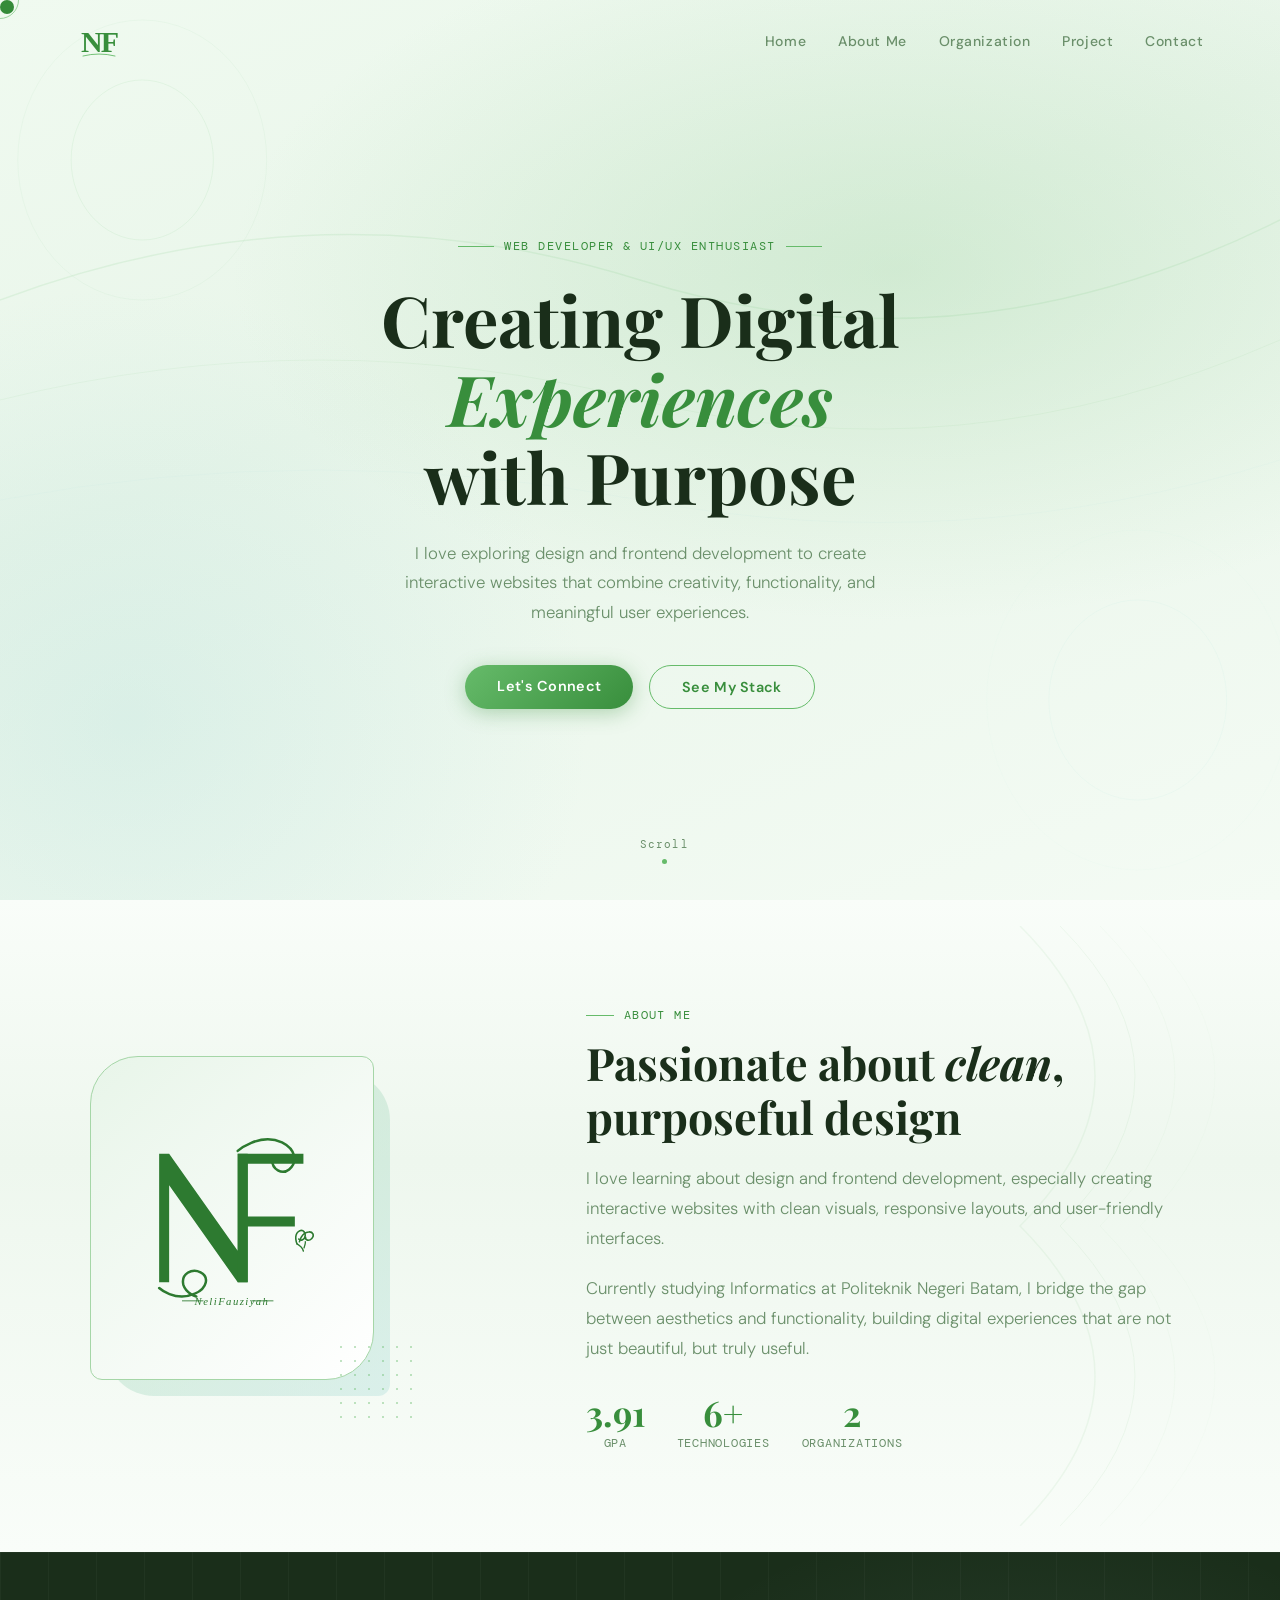
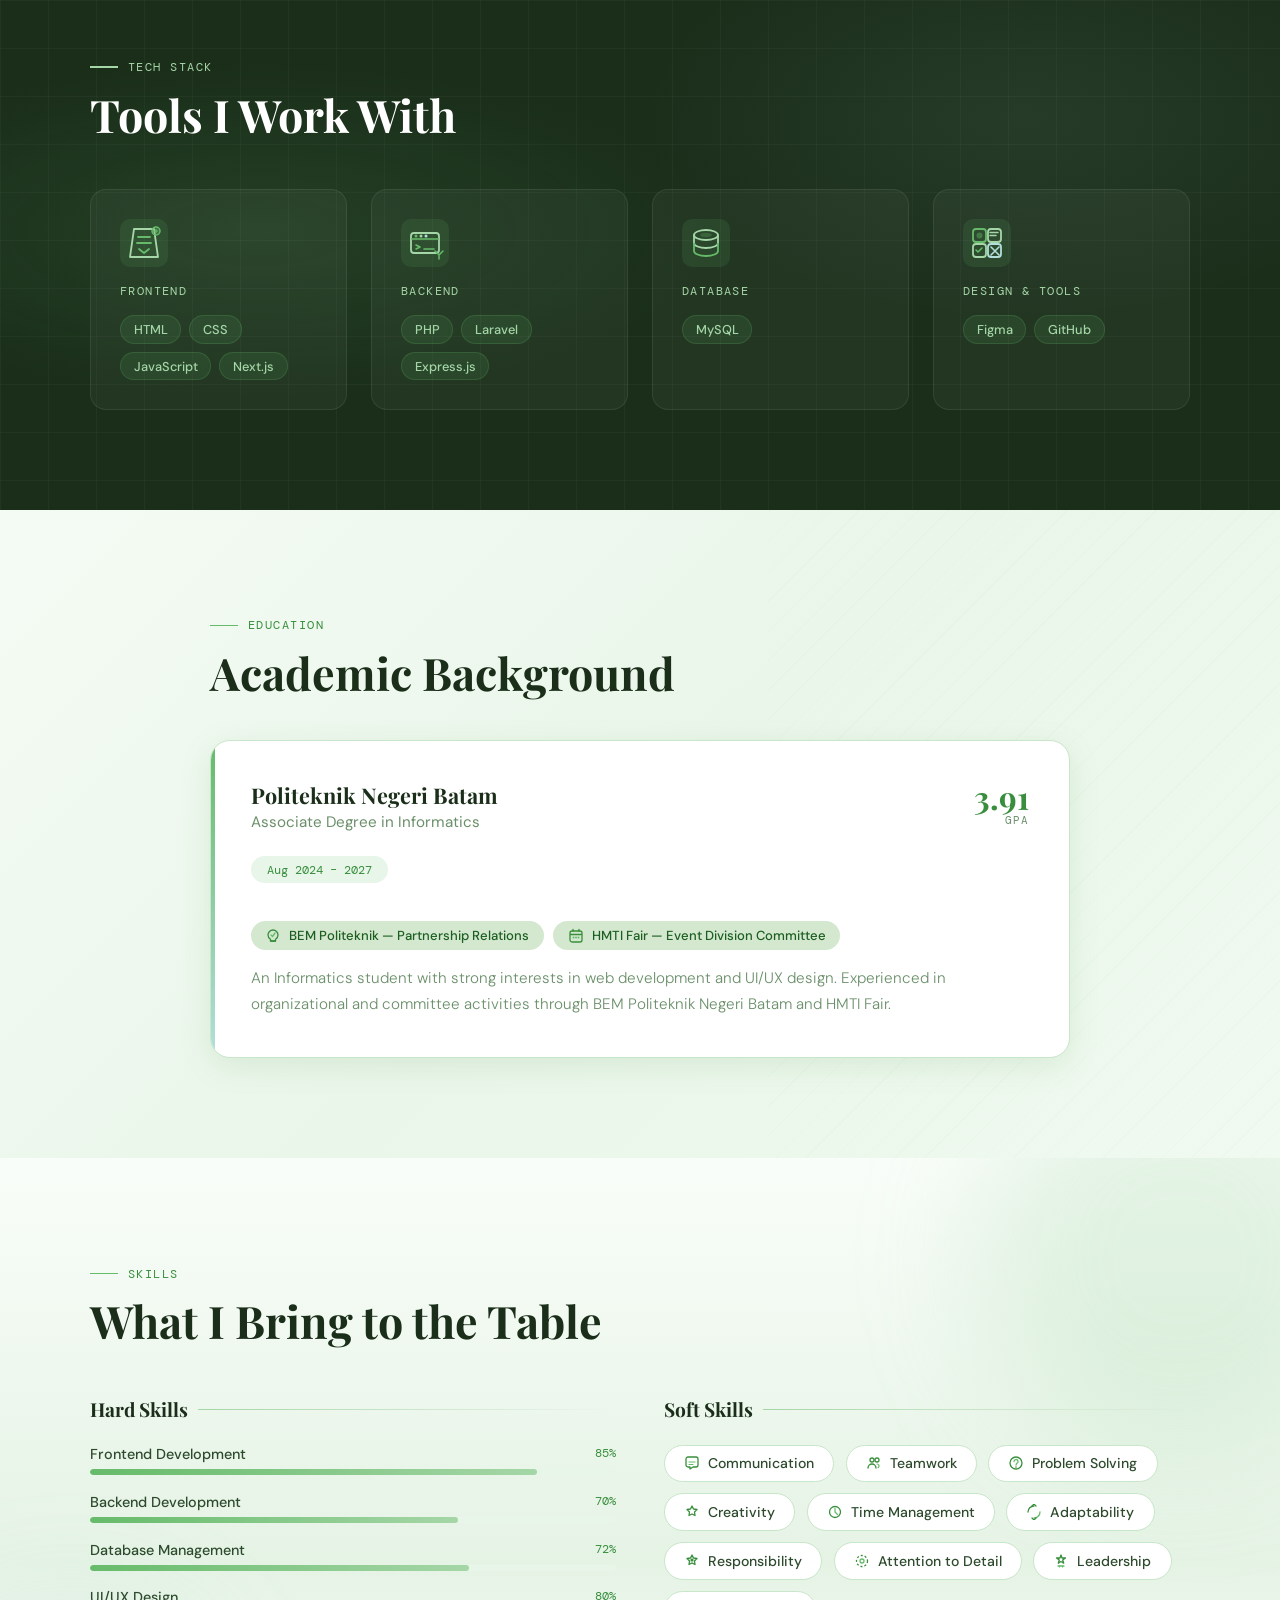
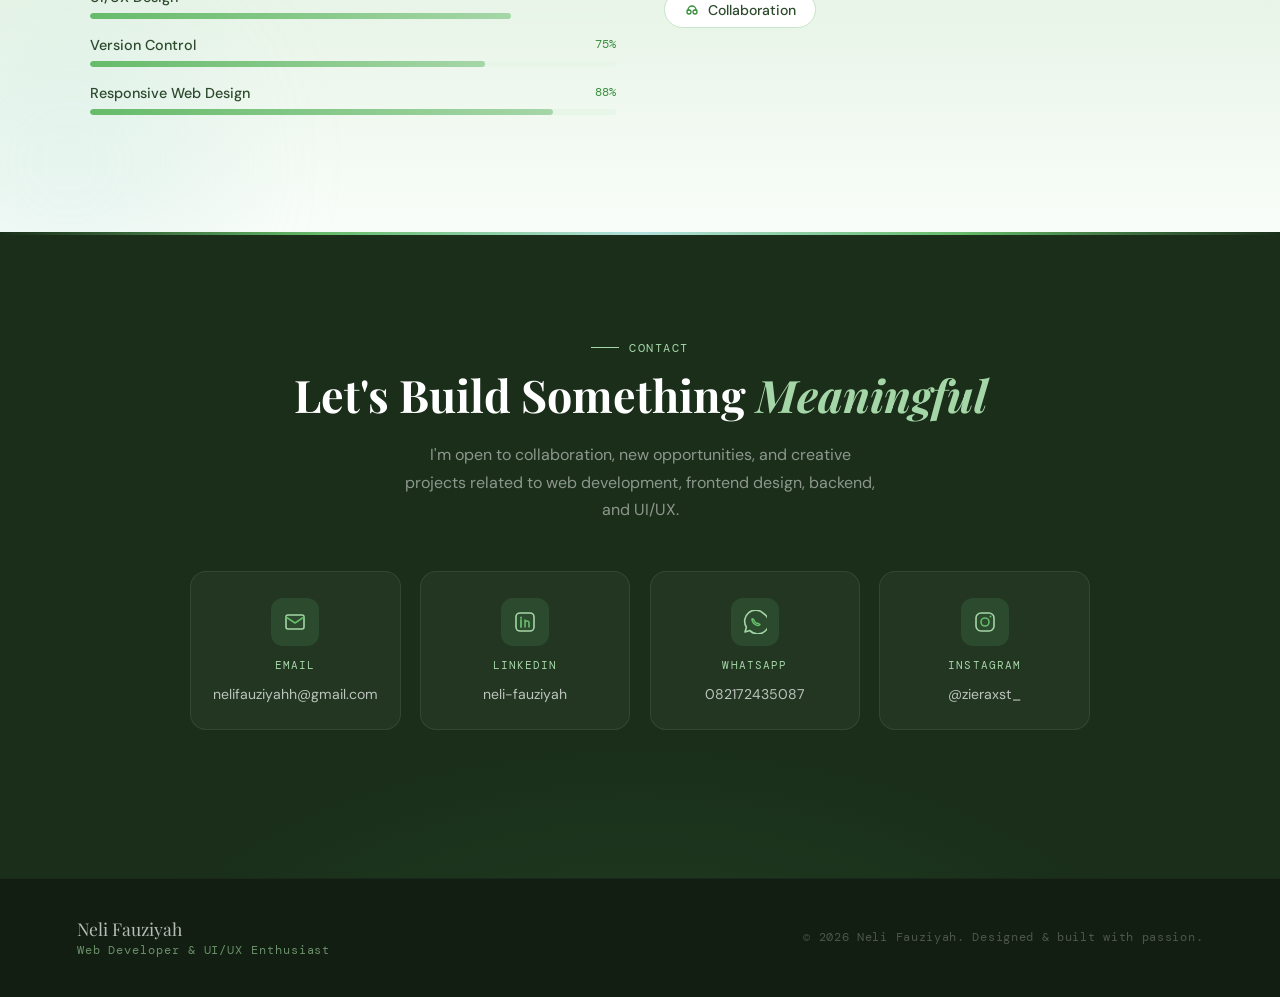
==== index.html @ 1bee9ed1 "Initial commit" ====
<!DOCTYPE html>
<html lang="id">

<head>
    <meta charset="UTF-8" />
    <meta name="viewport" content="width=device-width, initial-scale=1.0" />
    <title>Neli Fauziyah</title>
    <link rel="icon" type="image/svg+xml"
        href="data:image/svg+xml,<svg xmlns='http://www.w3.org/2000/svg' viewBox='0 0 64 64'><rect width='64' height='64' rx='14' fill='%23f0faf0'/><text x='6' y='50' font-family='Georgia,serif' font-size='44' font-weight='700' fill='%23388e3c' letter-spacing='-3'>NF</text><path d='M9 56 Q32 51 55 56' fill='none' stroke='%2366bb6a' stroke-width='1.4' stroke-linecap='round'/></svg>" />
    <link
        href="https://fonts.googleapis.com/css2?family=Playfair+Display:ital,wght@0,400;0,700;1,400&family=DM+Sans:wght@300;400;500;600&family=DM+Mono:wght@400;500&display=swap"
        rel="stylesheet" />
    <link rel="stylesheet" href="css/style.css" />
</head>

<body>

    <div class="cursor" id="cursor"></div>
    <div class="cursor-ring" id="cursorRing"></div>
    <div class="toast" id="toast"></div>
    <div class="nav-overlay" id="navOverlay"></div>

    <nav id="navbar">
        <a href="#home" class="nav-logo">
            <svg width="44" height="44" viewBox="0 0 44 44" fill="none" xmlns="http://www.w3.org/2000/svg">
                <text x="4" y="34" font-family="Georgia, serif" font-size="30" font-weight="700" fill="#388e3c"
                    letter-spacing="-2">NF</text>
                <path d="M6 38 Q22 34 38 38" fill="none" stroke="#66bb6a" stroke-width="0.9" stroke-linecap="round" />
            </svg>
        </a>
        <ul class="nav-links" id="navLinks">
            <li><a href="index.html">Home</a></li>
            <li><a href="about.html">About Me</a></li>
            <li><a href="organization.html">Organization</a></li>
            <li><a href="project.html">Project</a></li>
            <li><a href="contact.html">Contact</a></li>
        </ul>
        <div class="hamburger" id="hamburger">
            <span></span>
            <span></span>
            <span></span>
        </div>
    </nav>

    <section id="home">
        <div class="hero-bg"></div>
        <div class="hero-lines">
            <svg viewBox="0 0 1440 900" preserveAspectRatio="none" xmlns="http://www.w3.org/2000/svg">
                <path d="M0,300 Q360,180 720,280 T1440,220" fill="none" stroke="rgba(102,187,106,0.12)"
                    stroke-width="1.5" />
                <path d="M0,400 Q360,320 720,400 T1440,340" fill="none" stroke="rgba(102,187,106,0.08)"
                    stroke-width="1" />
                <path d="M0,500 Q360,440 720,500 T1440,460" fill="none" stroke="rgba(178,223,219,0.1)"
                    stroke-width="1" />
                <circle cx="160" cy="160" r="80" fill="none" stroke="rgba(102,187,106,0.1)" stroke-width="1" />
                <circle cx="160" cy="160" r="140" fill="none" stroke="rgba(102,187,106,0.06)" stroke-width="1" />
                <circle cx="1280" cy="700" r="100" fill="none" stroke="rgba(178,223,219,0.12)" stroke-width="1" />
                <circle cx="1280" cy="700" r="170" fill="none" stroke="rgba(178,223,219,0.06)" stroke-width="1" />
            </svg>
        </div>

        <div class="hero-content">
            <div class="hero-eyebrow">
                <span></span>
                Web Developer &amp; UI/UX Enthusiast
                <span></span>
            </div>
            <h1 class="hero-title">
                Creating Digital <em>Experiences</em><br>with Purpose
            </h1>
            <p class="hero-sub">
                I love exploring design and frontend development to create interactive websites that combine creativity,
                functionality, and meaningful user experiences.
            </p>
            <div class="hero-cta">
                <a href="#contact" class="btn btn-primary">Let's Connect</a>
                <a href="#stack" class="btn btn-outline">See My Stack</a>
            </div>
        </div>

        <div class="scroll-hint">
            <span>Scroll</span>
            <div class="scroll-dot"></div>
        </div>
    </section>

    <section id="about">
        <div class="about-bg"></div>
        <svg class="about-deco" width="340" height="600" viewBox="0 0 340 600" fill="none"
            xmlns="http://www.w3.org/2000/svg">
            <path d="M20 0 Q170 150 20 300 Q170 450 20 600" stroke="#66bb6a" stroke-width="1.5" />
            <path d="M60 0 Q210 150 60 300 Q210 450 60 600" stroke="#66bb6a" stroke-width="1" />
            <path d="M100 0 Q250 150 100 300 Q250 450 100 600" stroke="#66bb6a" stroke-width="0.5" />
            <path d="M140 0 Q290 150 140 300 Q290 450 140 600" stroke="#66bb6a" stroke-width="0.3" />
        </svg>

        <div class="about-grid">
            <div class="about-visual reveal">
                <div class="about-avatar-wrap">
                    <div class="about-avatar-bg"></div>
                    <div class="about-initials">
                        <svg viewBox="0 0 280 300" fill="none" xmlns="http://www.w3.org/2000/svg" width="200"
                            height="220">
                            <g fill="#2d7a30">
                                <path
                                    d="M38 240 L38 60 L52 60 L148 196 L148 60 L162 60 L162 240 L148 240 L52 104 L52 240 Z" />
                                <path
                                    d="M148 60 L240 60 L240 74 L162 74 L162 148 L228 148 L228 162 L162 162 L162 240 L148 240 Z" />
                            </g>
                            <path d="M148 56 C148 56 178 30 210 44 C230 54 232 72 220 82 C210 90 196 82 196 68"
                                fill="none" stroke="#2d7a30" stroke-width="3.5" stroke-linecap="round" />
                            <path
                                d="M38 248 C38 248 60 268 88 256 C106 248 108 232 96 226 C84 220 68 228 72 244 C76 256 90 260 90 260"
                                fill="none" stroke="#2d7a30" stroke-width="3.5" stroke-linecap="round" />
                            <g transform="translate(222, 168) rotate(-15)">
                                <path d="M4 20 C4 20 2 8 10 4 C16 1 20 6 18 12 C16 17 10 18 8 14" fill="none"
                                    stroke="#2d7a30" stroke-width="2.2" stroke-linecap="round"
                                    stroke-linejoin="round" />
                                <path d="M8 18 C8 18 14 6 24 8 C30 9 31 15 26 18 C21 21 16 18 18 14" fill="none"
                                    stroke="#2d7a30" stroke-width="2.2" stroke-linecap="round"
                                    stroke-linejoin="round" />
                                <path d="M4 20 C6 22 10 26 10 32" fill="none" stroke="#2d7a30" stroke-width="2"
                                    stroke-linecap="round" />
                                <path d="M16 20 C16 22 14 25 12 28" fill="none" stroke="#2d7a30" stroke-width="1.8"
                                    stroke-linecap="round" />
                            </g>
                            <line x1="70" y1="266" x2="100" y2="266" stroke="#2d7a30" stroke-width="1.2" />
                            <line x1="168" y1="266" x2="198" y2="266" stroke="#2d7a30" stroke-width="1.2" />
                            <text x="140" y="272" text-anchor="middle" font-family="Georgia, serif" font-size="15"
                                font-style="italic" fill="#2d7a30" letter-spacing="2">NeliFauziyah</text>
                        </svg>
                    </div>
                    <div class="about-dots"></div>
                </div>
            </div>
            <div class="about-text reveal">
                <div class="section-label">About Me</div>
                <h2 class="section-title">Passionate about <em>clean</em>, purposeful design</h2>
                <p>I love learning about design and frontend development, especially creating interactive websites with
                    clean visuals, responsive layouts, and user-friendly interfaces.</p>
                <p>Currently studying Informatics at Politeknik Negeri Batam, I bridge the gap between aesthetics and
                    functionality, building digital experiences that are not just beautiful, but truly useful.</p>
                <div class="about-stats">
                    <div class="stat-item">
                        <span class="stat-num">3.91</span>
                        <span class="stat-label">GPA</span>
                    </div>
                    <div class="stat-item">
                        <span class="stat-num">6+</span>
                        <span class="stat-label">Technologies</span>
                    </div>
                    <div class="stat-item">
                        <span class="stat-num">2</span>
                        <span class="stat-label">Organizations</span>
                    </div>
                </div>
            </div>
        </div>
    </section>

    <section id="stack">
        <div class="stack-bg"></div>
        <div class="stack-grid-lines"></div>
        <div class="stack-content">
            <div class="reveal">
                <div class="section-label">Tech Stack</div>
                <h2 class="section-title">Tools I Work With</h2>
            </div>
            <div class="stack-grid">

                <div class="stack-card reveal" data-delay="0">
                    <div class="stack-card-icon">
                        <svg viewBox="0 0 48 48" fill="none" xmlns="http://www.w3.org/2000/svg">
                            <rect width="48" height="48" rx="10" fill="rgba(102,187,106,0.12)" />
                            <path d="M14 10L10 38h28l-4-28H14z" fill="none" stroke="#a5d6a7" stroke-width="1.8"
                                stroke-linejoin="round" />
                            <path d="M18 18h12M17 24h14M19 30l5 4 5-4" fill="none" stroke="#66bb6a" stroke-width="1.8"
                                stroke-linecap="round" stroke-linejoin="round" />
                            <circle cx="36" cy="12" r="4" fill="rgba(102,187,106,0.3)" stroke="#66bb6a"
                                stroke-width="1.5" />
                            <path d="M34.5 12h3M36 10.5v3" stroke="#66bb6a" stroke-width="1.2" stroke-linecap="round" />
                        </svg>
                    </div>
                    <div class="stack-card-title">Frontend</div>
                    <div class="tech-tags">
                        <span class="tech-tag">HTML</span>
                        <span class="tech-tag">CSS</span>
                        <span class="tech-tag">JavaScript</span>
                        <span class="tech-tag">Next.js</span>
                    </div>
                </div>

                <div class="stack-card reveal" data-delay="100">
                    <div class="stack-card-icon">
                        <svg viewBox="0 0 48 48" fill="none" xmlns="http://www.w3.org/2000/svg">
                            <rect width="48" height="48" rx="10" fill="rgba(102,187,106,0.12)" />
                            <rect x="10" y="14" width="28" height="20" rx="3" fill="none" stroke="#a5d6a7"
                                stroke-width="1.8" />
                            <path d="M10 20h28" stroke="#66bb6a" stroke-width="1.5" />
                            <circle cx="15" cy="17" r="1.5" fill="#66bb6a" />
                            <circle cx="20" cy="17" r="1.5" fill="#a5d6a7" />
                            <circle cx="25" cy="17" r="1.5" fill="#b2dfdb" />
                            <path d="M15 26l4 2-4 2M23 30h10" stroke="#66bb6a" stroke-width="1.6" stroke-linecap="round"
                                stroke-linejoin="round" />
                            <path d="M38 36v4M38 36l-4-4M38 36l4-4" stroke="#66bb6a" stroke-width="1.5"
                                stroke-linecap="round" />
                        </svg>
                    </div>
                    <div class="stack-card-title">Backend</div>
                    <div class="tech-tags">
                        <span class="tech-tag">PHP</span>
                        <span class="tech-tag">Laravel</span>
                        <span class="tech-tag">Express.js</span>
                    </div>
                </div>

                <div class="stack-card reveal" data-delay="200">
                    <div class="stack-card-icon">
                        <svg viewBox="0 0 48 48" fill="none" xmlns="http://www.w3.org/2000/svg">
                            <rect width="48" height="48" rx="10" fill="rgba(102,187,106,0.12)" />
                            <ellipse cx="24" cy="16" rx="12" ry="5" fill="none" stroke="#a5d6a7" stroke-width="1.8" />
                            <path d="M12 16v8c0 2.76 5.37 5 12 5s12-2.24 12-5v-8" stroke="#a5d6a7" stroke-width="1.8" />
                            <path d="M12 24v8c0 2.76 5.37 5 12 5s12-2.24 12-5v-8" stroke="#66bb6a" stroke-width="1.8" />
                            <ellipse cx="24" cy="16" rx="6" ry="2.2" fill="rgba(102,187,106,0.25)" />
                        </svg>
                    </div>
                    <div class="stack-card-title">Database</div>
                    <div class="tech-tags">
                        <span class="tech-tag">MySQL</span>
                    </div>
                </div>

                <div class="stack-card reveal" data-delay="300">
                    <div class="stack-card-icon">
                        <svg viewBox="0 0 48 48" fill="none" xmlns="http://www.w3.org/2000/svg">
                            <rect width="48" height="48" rx="10" fill="rgba(102,187,106,0.12)" />
                            <rect x="10" y="10" width="13" height="13" rx="3" fill="none" stroke="#66bb6a"
                                stroke-width="1.8" />
                            <rect x="25" y="10" width="13" height="13" rx="3" fill="none" stroke="#a5d6a7"
                                stroke-width="1.8" />
                            <rect x="10" y="25" width="13" height="13" rx="3" fill="none" stroke="#a5d6a7"
                                stroke-width="1.8" />
                            <rect x="25" y="25" width="13" height="13" rx="3" fill="none" stroke="#b2dfdb"
                                stroke-width="1.8" />
                            <circle cx="16.5" cy="16.5" r="3" fill="rgba(102,187,106,0.4)" />
                            <path d="M27 13.5h8M27 16.5h6" stroke="#a5d6a7" stroke-width="1.5" stroke-linecap="round" />
                            <path d="M13 31l2 2 4-4" stroke="#66bb6a" stroke-width="1.6" stroke-linecap="round"
                                stroke-linejoin="round" />
                            <path d="M28 28l8 8M36 28l-8 8" stroke="#b2dfdb" stroke-width="1.6"
                                stroke-linecap="round" />
                        </svg>
                    </div>
                    <div class="stack-card-title">Design &amp; Tools</div>
                    <div class="tech-tags">
                        <span class="tech-tag">Figma</span>
                        <span class="tech-tag">GitHub</span>
                    </div>
                </div>

            </div>
        </div>
    </section>

    <section id="education">
        <div class="edu-bg"></div>
        <div class="edu-stripes"></div>
        <div class="edu-content">
            <div class="reveal">
                <div class="section-label">Education</div>
                <h2 class="section-title">Academic Background</h2>
            </div>
            <div class="edu-card reveal">
                <div class="edu-header">
                    <div>
                        <div class="edu-school">Politeknik Negeri Batam</div>
                        <div class="edu-degree">Associate Degree in Informatics</div>
                    </div>
                    <div class="edu-meta">
                        <div class="edu-gpa">3.91</div>
                        <div class="edu-gpa-label">GPA</div>
                    </div>
                </div>
                <div class="edu-date-badge">Aug 2024 – 2027</div>
                <div class="edu-activities">
                    <span class="activity-tag">
                        <svg viewBox="0 0 16 16" fill="none" xmlns="http://www.w3.org/2000/svg">
                            <path
                                d="M8 2C5.24 2 3 4.24 3 7c0 1.86 1.01 3.48 2.5 4.36V13h5v-1.64C12 10.48 13 8.86 13 7c0-2.76-2.24-5-5-5z"
                                fill="none" stroke="#388e3c" stroke-width="1.3" stroke-linejoin="round" />
                            <path d="M5.5 13h5" stroke="#388e3c" stroke-width="1.3" stroke-linecap="round" />
                            <path d="M6 7l1.5 1.5L10 5" stroke="#66bb6a" stroke-width="1.3" stroke-linecap="round"
                                stroke-linejoin="round" />
                        </svg>
                        BEM Politeknik — Partnership Relations
                    </span>
                    <span class="activity-tag">
                        <svg viewBox="0 0 16 16" fill="none" xmlns="http://www.w3.org/2000/svg">
                            <rect x="2" y="3" width="12" height="11" rx="2" fill="none" stroke="#388e3c"
                                stroke-width="1.3" />
                            <path d="M5 3V1.5M11 3V1.5" stroke="#388e3c" stroke-width="1.3" stroke-linecap="round" />
                            <path d="M2 6.5h12" stroke="#388e3c" stroke-width="1.3" />
                            <circle cx="5.5" cy="9.5" r="1" fill="#66bb6a" />
                            <circle cx="8" cy="9.5" r="1" fill="#66bb6a" />
                            <circle cx="10.5" cy="9.5" r="1" fill="#66bb6a" />
                        </svg>
                        HMTI Fair — Event Division Committee
                    </span>
                </div>
                <p class="edu-desc">
                    An Informatics student with strong interests in web development and UI/UX design. Experienced in
                    organizational and committee activities through BEM Politeknik Negeri Batam and HMTI Fair.
                </p>
            </div>
        </div>
    </section>

    <section id="skills">
        <div class="skills-bg"></div>
        <div class="skills-orb skills-orb-1"></div>
        <div class="skills-orb skills-orb-2"></div>
        <div class="skills-content">
            <div class="reveal">
                <div class="section-label">Skills</div>
                <h2 class="section-title">What I Bring to the Table</h2>
            </div>
            <div class="skills-cols">
                <div class="reveal">
                    <h3 class="skill-group-title">Hard Skills</h3>
                    <div id="skillBars">
                        <div class="skill-bar-item">
                            <div class="skill-bar-header"><span class="skill-bar-name">Frontend Development</span><span
                                    class="skill-bar-pct">85%</span></div>
                            <div class="skill-bar-track">
                                <div class="skill-bar-fill" data-width="85"></div>
                            </div>
                        </div>
                        <div class="skill-bar-item">
                            <div class="skill-bar-header"><span class="skill-bar-name">Backend Development</span><span
                                    class="skill-bar-pct">70%</span></div>
                            <div class="skill-bar-track">
                                <div class="skill-bar-fill" data-width="70"></div>
                            </div>
                        </div>
                        <div class="skill-bar-item">
                            <div class="skill-bar-header"><span class="skill-bar-name">Database Management</span><span
                                    class="skill-bar-pct">72%</span></div>
                            <div class="skill-bar-track">
                                <div class="skill-bar-fill" data-width="72"></div>
                            </div>
                        </div>
                        <div class="skill-bar-item">
                            <div class="skill-bar-header"><span class="skill-bar-name">UI/UX Design</span><span
                                    class="skill-bar-pct">80%</span></div>
                            <div class="skill-bar-track">
                                <div class="skill-bar-fill" data-width="80"></div>
                            </div>
                        </div>
                        <div class="skill-bar-item">
                            <div class="skill-bar-header"><span class="skill-bar-name">Version Control</span><span
                                    class="skill-bar-pct">75%</span></div>
                            <div class="skill-bar-track">
                                <div class="skill-bar-fill" data-width="75"></div>
                            </div>
                        </div>
                        <div class="skill-bar-item">
                            <div class="skill-bar-header"><span class="skill-bar-name">Responsive Web Design</span><span
                                    class="skill-bar-pct">88%</span></div>
                            <div class="skill-bar-track">
                                <div class="skill-bar-fill" data-width="88"></div>
                            </div>
                        </div>
                    </div>
                </div>
                <div class="reveal">
                    <h3 class="skill-group-title">Soft Skills</h3>
                    <div class="soft-pills">
                        <div class="soft-pill">
                            <svg viewBox="0 0 16 16" fill="none" xmlns="http://www.w3.org/2000/svg">
                                <path
                                    d="M2 4a2 2 0 0 1 2-2h8a2 2 0 0 1 2 2v6a2 2 0 0 1-2 2H9l-3 2v-2H4a2 2 0 0 1-2-2V4z"
                                    stroke="#388e3c" stroke-width="1.3" stroke-linejoin="round" />
                                <path d="M5 7h6M5 9.5h4" stroke="#66bb6a" stroke-width="1.2" stroke-linecap="round" />
                            </svg>
                            <span>Communication</span>
                        </div>
                        <div class="soft-pill">
                            <svg viewBox="0 0 16 16" fill="none" xmlns="http://www.w3.org/2000/svg">
                                <circle cx="6" cy="5" r="2" stroke="#388e3c" stroke-width="1.3" />
                                <circle cx="11" cy="5" r="2" stroke="#388e3c" stroke-width="1.3" />
                                <path d="M2 13c0-2.21 1.79-4 4-4s4 1.79 4 4" stroke="#388e3c" stroke-width="1.3"
                                    stroke-linecap="round" />
                                <path d="M11 9c1.1 0 2 .9 2 2 0 .74-.4 1.38-1 1.73" stroke="#66bb6a" stroke-width="1.2"
                                    stroke-linecap="round" />
                            </svg>
                            <span>Teamwork</span>
                        </div>
                        <div class="soft-pill">
                            <svg viewBox="0 0 16 16" fill="none" xmlns="http://www.w3.org/2000/svg">
                                <path d="M8 2a6 6 0 1 0 0 12A6 6 0 0 0 8 2z" stroke="#388e3c" stroke-width="1.3" />
                                <path d="M6 6.5a2 2 0 1 1 2.83 1.83L8 10" stroke="#66bb6a" stroke-width="1.3"
                                    stroke-linecap="round" />
                                <circle cx="8" cy="12" r="0.8" fill="#388e3c" />
                            </svg>
                            <span>Problem Solving</span>
                        </div>
                        <div class="soft-pill">
                            <svg viewBox="0 0 16 16" fill="none" xmlns="http://www.w3.org/2000/svg">
                                <path d="M8 2l1.5 3 3.5.5-2.5 2.5.5 3.5L8 10l-3 1.5.5-3.5L3 5.5l3.5-.5L8 2z"
                                    stroke="#388e3c" stroke-width="1.3" stroke-linejoin="round" />
                            </svg>
                            <span>Creativity</span>
                        </div>
                        <div class="soft-pill">
                            <svg viewBox="0 0 16 16" fill="none" xmlns="http://www.w3.org/2000/svg">
                                <circle cx="8" cy="8" r="5.5" stroke="#388e3c" stroke-width="1.3" />
                                <path d="M8 4.5V8l2.5 2.5" stroke="#66bb6a" stroke-width="1.3" stroke-linecap="round"
                                    stroke-linejoin="round" />
                            </svg>
                            <span>Time Management</span>
                        </div>
                        <div class="soft-pill">
                            <svg viewBox="0 0 16 16" fill="none" xmlns="http://www.w3.org/2000/svg">
                                <path d="M2 8c0-3.31 2.69-6 6-6" stroke="#388e3c" stroke-width="1.3"
                                    stroke-linecap="round" />
                                <path d="M14 8c0 3.31-2.69 6-6 6" stroke="#66bb6a" stroke-width="1.3"
                                    stroke-linecap="round" />
                                <path d="M6 2l2-2 2 2M10 14l-2 2-2-2" stroke="#388e3c" stroke-width="1.2"
                                    stroke-linecap="round" stroke-linejoin="round" />
                            </svg>
                            <span>Adaptability</span>
                        </div>
                        <div class="soft-pill">
                            <svg viewBox="0 0 16 16" fill="none" xmlns="http://www.w3.org/2000/svg">
                                <path d="M8 2l1.5 3 3.5.5-2.5 2.5.5 3.5L8 10l-3 1.5.5-3.5L3 5.5l3.5-.5L8 2z"
                                    fill="rgba(102,187,106,0.2)" stroke="#388e3c" stroke-width="1.3"
                                    stroke-linejoin="round" />
                                <circle cx="8" cy="7" r="1.5" fill="#388e3c" />
                            </svg>
                            <span>Responsibility</span>
                        </div>
                        <div class="soft-pill">
                            <svg viewBox="0 0 16 16" fill="none" xmlns="http://www.w3.org/2000/svg">
                                <circle cx="8" cy="8" r="2" stroke="#66bb6a" stroke-width="1.3" />
                                <circle cx="8" cy="8" r="5.5" stroke="#388e3c" stroke-width="1.3"
                                    stroke-dasharray="2 2" />
                            </svg>
                            <span>Attention to Detail</span>
                        </div>
                        <div class="soft-pill">
                            <svg viewBox="0 0 16 16" fill="none" xmlns="http://www.w3.org/2000/svg">
                                <path d="M8 2L9 5h3.5l-2.8 2 1 3.2L8 8.5 5.3 10.2l1-3.2L3.5 5H7L8 2z" stroke="#388e3c"
                                    stroke-width="1.3" stroke-linejoin="round" />
                                <path d="M5 13h6" stroke="#66bb6a" stroke-width="1.3" stroke-linecap="round" />
                                <path d="M6.5 13v1M9.5 13v1" stroke="#66bb6a" stroke-width="1.2"
                                    stroke-linecap="round" />
                            </svg>
                            <span>Leadership</span>
                        </div>
                        <div class="soft-pill">
                            <svg viewBox="0 0 16 16" fill="none" xmlns="http://www.w3.org/2000/svg">
                                <path d="M4 8a4 4 0 0 1 8 0" stroke="#388e3c" stroke-width="1.3"
                                    stroke-linecap="round" />
                                <path d="M3 8h2M11 8h2" stroke="#66bb6a" stroke-width="1.3" stroke-linecap="round" />
                                <circle cx="5" cy="10" r="2" stroke="#388e3c" stroke-width="1.3" />
                                <circle cx="11" cy="10" r="2" stroke="#388e3c" stroke-width="1.3" />
                            </svg>
                            <span>Collaboration</span>
                        </div>
                    </div>
                </div>
            </div>
        </div>
    </section>

    <section id="contact">
        <div class="contact-bg"></div>
        <div class="contact-border-art"></div>
        <div class="contact-content">
            <div class="reveal">
                <div class="section-label" style="justify-content:center">Contact</div>
                <h2 class="section-title">Let's Build Something <em
                        style="color:var(--g3);font-style:italic">Meaningful</em></h2>
            </div>
            <p class="contact-subtitle reveal">
                I'm open to collaboration, new opportunities, and creative projects related to web development, frontend
                design, backend, and UI/UX.
            </p>
            <div class="contact-cards reveal">
                <a class="contact-card" href="mailto:nelifauziyahh@gmail.com">
                    <div class="contact-card-icon">
                        <svg viewBox="0 0 24 24" fill="none" xmlns="http://www.w3.org/2000/svg">
                            <rect x="3" y="5" width="18" height="14" rx="2" stroke="#a5d6a7" stroke-width="1.6" />
                            <path d="M3 7l9 6 9-6" stroke="#66bb6a" stroke-width="1.6" stroke-linecap="round"
                                stroke-linejoin="round" />
                        </svg>
                    </div>
                    <div class="contact-card-label">Email</div>
                    <div class="contact-card-value">nelifauziyahh@gmail.com</div>
                </a>
                <a class="contact-card" href="https://www.linkedin.com/in/neli-fauziyah-0b1a50383" target="_blank">
                    <div class="contact-card-icon">
                        <svg viewBox="0 0 24 24" fill="none" xmlns="http://www.w3.org/2000/svg">
                            <rect x="3" y="3" width="18" height="18" rx="4" stroke="#a5d6a7" stroke-width="1.6" />
                            <path d="M8 10v7M8 7.5v.5" stroke="#66bb6a" stroke-width="1.8" stroke-linecap="round" />
                            <path d="M12 17v-4a2 2 0 0 1 4 0v4M12 10v7" stroke="#66bb6a" stroke-width="1.6"
                                stroke-linecap="round" stroke-linejoin="round" />
                        </svg>
                    </div>
                    <div class="contact-card-label">LinkedIn</div>
                    <div class="contact-card-value">neli-fauziyah</div>
                </a>
                <a class="contact-card" href="https://wa.me/6282172435087" target="_blank">
                    <div class="contact-card-icon">
                        <svg viewBox="0 0 24 24" fill="none" xmlns="http://www.w3.org/2000/svg">
                            <path d="M20.5 3.5a11 11 0 0 0-17.07 13.7L2 22l4.95-1.4A11 11 0 1 0 20.5 3.5z"
                                stroke="#a5d6a7" stroke-width="1.6" stroke-linejoin="round" />
                            <path
                                d="M9 9c0 5 6 8 8 5.5-1-.5-2-1-2.5-1.5-.5.5-1.5.5-2-.5C11.5 11.5 11 9.5 10 9c-.5-.5-1.5-.5-1 0z"
                                stroke="#66bb6a" stroke-width="1.4" stroke-linecap="round" stroke-linejoin="round" />
                        </svg>
                    </div>
                    <div class="contact-card-label">WhatsApp</div>
                    <div class="contact-card-value">082172435087</div>
                </a>
                <a class="contact-card" href="https://instagram.com/zieraxst_" target="_blank">
                    <div class="contact-card-icon">
                        <svg viewBox="0 0 24 24" fill="none" xmlns="http://www.w3.org/2000/svg">
                            <rect x="3" y="3" width="18" height="18" rx="5" stroke="#a5d6a7" stroke-width="1.6" />
                            <circle cx="12" cy="12" r="4" stroke="#66bb6a" stroke-width="1.6" />
                            <circle cx="17.5" cy="6.5" r="1" fill="#66bb6a" />
                        </svg>
                    </div>
                    <div class="contact-card-label">Instagram</div>
                    <div class="contact-card-value">@zieraxst_</div>
                </a>
            </div>
        </div>
    </section>

    <footer>
        <div class="footer-left">
            Neli Fauziyah
            <span>Web Developer &amp; UI/UX Enthusiast</span>
        </div>
        <div class="footer-copy">© 2026 Neli Fauziyah. Designed &amp; built with passion.</div>
    </footer>

    <script src="js/style.js"></script>
</body>

</html>
---- css/style.css ----
:root {
  --g1: #e8f5e9;
  --g2: #c8e6c9;
  --g3: #a5d6a7;
  --g4: #66bb6a;
  --g5: #388e3c;
  --g6: #1b5e20;
  --mint: #b2dfdb;
  --sage: #d4e8d0;
  --cream: #f9fdf9;
  --white: #ffffff;
  --dark: #1a2e1a;
  --text: #2d4a2d;
  --muted: #6a8f6a;
  --shadow: 0 8px 32px rgba(56, 142, 60, 0.12);
  --shadow-hover: 0 20px 60px rgba(56, 142, 60, 0.22);
}

*,
*::before,
*::after {
  box-sizing: border-box;
  margin: 0;
  padding: 0;
}

html {
  scroll-behavior: smooth;
}

body {
  font-family: "DM Sans", sans-serif;
  background: var(--cream);
  color: var(--text);
  overflow-x: hidden;
}

::-webkit-scrollbar {
  width: 6px;
}
::-webkit-scrollbar-track {
  background: var(--g1);
}
::-webkit-scrollbar-thumb {
  background: var(--g4);
  border-radius: 3px;
}

.cursor {
  width: 14px;
  height: 14px;
  background: var(--g5);
  border-radius: 50%;
  position: fixed;
  top: 0;
  left: 0;
  pointer-events: none;
  z-index: 9999;
  transition: transform 0.15s ease;
  mix-blend-mode: multiply;
}

.cursor-ring {
  width: 38px;
  height: 38px;
  border: 1.5px solid var(--g4);
  border-radius: 50%;
  position: fixed;
  top: 0;
  left: 0;
  pointer-events: none;
  z-index: 9998;
  transition:
    transform 0.35s ease,
    opacity 0.2s;
  opacity: 0.6;
}

nav {
  position: fixed;
  top: 0;
  left: 0;
  right: 0;
  z-index: 100;
  display: flex;
  align-items: center;
  justify-content: space-between;
  padding: 18px 6vw;
  transition:
    background 0.4s,
    box-shadow 0.4s;
}

nav.scrolled {
  background: rgba(249, 253, 249, 0.93);
  backdrop-filter: blur(14px);
  box-shadow: 0 2px 20px rgba(56, 142, 60, 0.08);
}

.nav-logo {
  display: flex;
  align-items: center;
  text-decoration: none;
  transition: opacity 0.2s;
  z-index: 101;
}

.nav-logo:hover {
  opacity: 0.75;
}

.nav-links {
  display: flex;
  gap: 2rem;
  list-style: none;
}

.nav-links a {
  font-size: 0.875rem;
  font-weight: 500;
  color: var(--muted);
  text-decoration: none;
  letter-spacing: 0.04em;
  position: relative;
  transition: color 0.3s;
}

.nav-links a::after {
  content: "";
  position: absolute;
  bottom: -3px;
  left: 0;
  width: 0;
  height: 1.5px;
  background: var(--g4);
  transition: width 0.3s ease;
}

.nav-links a:hover {
  color: var(--g5);
}
.nav-links a:hover::after {
  width: 100%;
}

.hamburger {
  display: none;
  flex-direction: column;
  gap: 5px;
  cursor: pointer;
  z-index: 101;
  padding: 4px;
}

.hamburger span {
  display: block;
  width: 24px;
  height: 2px;
  background: var(--g5);
  border-radius: 2px;
  transition: all 0.3s ease;
}

.hamburger.open span:nth-child(1) {
  transform: translateY(7px) rotate(45deg);
}
.hamburger.open span:nth-child(2) {
  opacity: 0;
}
.hamburger.open span:nth-child(3) {
  transform: translateY(-7px) rotate(-45deg);
}

#home {
  min-height: 100vh;
  display: grid;
  place-items: center;
  position: relative;
  overflow: hidden;
  padding: 120px 6vw 80px;
}

.hero-bg {
  position: absolute;
  inset: 0;
  background:
    radial-gradient(
      ellipse 80% 60% at 70% 30%,
      rgba(165, 214, 167, 0.35) 0%,
      transparent 65%
    ),
    radial-gradient(
      ellipse 60% 80% at 10% 80%,
      rgba(178, 223, 219, 0.3) 0%,
      transparent 60%
    ),
    linear-gradient(160deg, #f0faf0 0%, #e8f5e9 40%, #f4fbf4 100%);
}

.hero-lines {
  position: absolute;
  inset: 0;
  pointer-events: none;
  overflow: hidden;
}

.hero-lines svg {
  width: 100%;
  height: 100%;
}

.hero-content {
  position: relative;
  z-index: 2;
  max-width: 760px;
  text-align: center;
}

.hero-eyebrow {
  display: inline-flex;
  align-items: center;
  gap: 10px;
  font-family: "DM Mono", monospace;
  font-size: 0.78rem;
  color: var(--g5);
  letter-spacing: 0.12em;
  text-transform: uppercase;
  margin-bottom: 1.6rem;
  opacity: 0;
  animation: fadeUp 0.7s 0.2s forwards;
}

.hero-eyebrow span {
  display: inline-block;
  width: 36px;
  height: 1px;
  background: var(--g4);
}

.hero-title {
  font-family: "Playfair Display", serif;
  font-size: clamp(2rem, 6vw, 4.4rem);
  line-height: 1.12;
  font-weight: 700;
  color: var(--dark);
  margin-bottom: 1.4rem;
  opacity: 0;
  animation: fadeUp 0.8s 0.4s forwards;
}

.hero-title em {
  font-style: italic;
  color: var(--g5);
}

.hero-sub {
  font-size: clamp(0.9rem, 2vw, 1.05rem);
  color: var(--muted);
  line-height: 1.75;
  max-width: 520px;
  margin: 0 auto 2.4rem;
  font-weight: 300;
  opacity: 0;
  animation: fadeUp 0.8s 0.6s forwards;
}

.hero-cta {
  display: flex;
  gap: 1rem;
  justify-content: center;
  flex-wrap: wrap;
  opacity: 0;
  animation: fadeUp 0.8s 0.8s forwards;
}

.btn {
  padding: 0.75rem 2rem;
  border-radius: 50px;
  font-size: 0.9rem;
  font-weight: 600;
  text-decoration: none;
  cursor: pointer;
  transition: all 0.3s ease;
  letter-spacing: 0.02em;
}

.btn-primary {
  background: linear-gradient(135deg, var(--g4), var(--g5));
  color: white;
  border: none;
  box-shadow: 0 4px 20px rgba(56, 142, 60, 0.35);
}

.btn-primary:hover {
  transform: translateY(-2px);
  box-shadow: 0 8px 30px rgba(56, 142, 60, 0.45);
}

.btn-outline {
  background: transparent;
  color: var(--g5);
  border: 1.5px solid var(--g4);
}

.btn-outline:hover {
  background: var(--g1);
  transform: translateY(-2px);
}

.hero-badge {
  position: absolute;
  right: 8vw;
  top: 38%;
  width: 120px;
  height: 120px;
  opacity: 0;
  animation:
    fadeUp 0.8s 1s forwards,
    spin 18s linear infinite;
}

.hero-badge svg text {
  font-family: "DM Mono", monospace;
  font-size: 11px;
  fill: var(--g5);
  letter-spacing: 3px;
}

.hero-badge svg circle {
  fill: none;
}

@keyframes spin {
  to {
    transform: rotate(360deg);
  }
}

@keyframes fadeUp {
  from {
    opacity: 0;
    transform: translateY(22px);
  }
  to {
    opacity: 1;
    transform: translateY(0);
  }
}

.scroll-hint {
  position: absolute;
  bottom: 36px;
  left: 50%;
  transform: translateX(-50%);
  display: flex;
  flex-direction: column;
  align-items: center;
  gap: 8px;
  font-family: "DM Mono", monospace;
  font-size: 0.7rem;
  color: var(--muted);
  letter-spacing: 0.1em;
  opacity: 0;
  animation: fadeUp 0.8s 1.2s forwards;
}

.scroll-dot {
  width: 5px;
  height: 5px;
  background: var(--g4);
  border-radius: 50%;
  animation: bounce 1.6s ease-in-out infinite;
}

@keyframes bounce {
  0%,
  100% {
    transform: translateY(0);
  }
  50% {
    transform: translateY(8px);
  }
}

section {
  padding: 100px 6vw;
}

.section-label {
  display: inline-flex;
  align-items: center;
  gap: 10px;
  font-family: "DM Mono", monospace;
  font-size: 0.75rem;
  color: var(--g5);
  letter-spacing: 0.12em;
  text-transform: uppercase;
  margin-bottom: 0.8rem;
}

.section-label::before {
  content: "";
  display: inline-block;
  width: 28px;
  height: 1.5px;
  background: var(--g4);
}

.section-title {
  font-family: "Playfair Display", serif;
  font-size: clamp(1.6rem, 4vw, 2.8rem);
  font-weight: 700;
  color: var(--dark);
  line-height: 1.2;
  margin-bottom: 1.2rem;
}

.reveal {
  opacity: 0;
  transform: translateY(30px);
  transition:
    opacity 0.7s ease,
    transform 0.7s ease;
}

.reveal.visible {
  opacity: 1;
  transform: none;
}

#about {
  position: relative;
  overflow: hidden;
}

.about-bg {
  position: absolute;
  inset: 0;
  background: linear-gradient(
    180deg,
    var(--cream) 0%,
    #eef7ee 40%,
    var(--cream) 100%
  );
}

.about-deco {
  position: absolute;
  right: -60px;
  top: 50%;
  transform: translateY(-50%);
  opacity: 0.08;
  pointer-events: none;
}

.about-grid {
  position: relative;
  z-index: 1;
  display: grid;
  grid-template-columns: 1fr 1.4fr;
  gap: 5vw;
  align-items: center;
  max-width: 1100px;
  margin: 0 auto;
}

.about-visual {
  position: relative;
}

.about-avatar-wrap {
  position: relative;
  width: 300px;
  height: 340px;
}

.about-avatar-bg {
  position: absolute;
  inset: 16px 0 0 16px;
  border-radius: 12px 48px 12px 48px;
  background: linear-gradient(135deg, var(--g3), var(--mint));
  opacity: 0.4;
}

.about-initials {
  position: absolute;
  inset: 0 16px 16px 0;
  border-radius: 48px 12px 48px 12px;
  background: linear-gradient(135deg, var(--g1), white);
  border: 1.5px solid var(--g3);
  display: flex;
  align-items: center;
  justify-content: center;
  overflow: hidden;
}

.about-initials svg {
  display: block;
}

.about-dots {
  position: absolute;
  bottom: -24px;
  right: -24px;
  width: 80px;
  height: 80px;
  background-image: radial-gradient(circle, var(--g4) 1.5px, transparent 1.5px);
  background-size: 14px 14px;
  opacity: 0.4;
}

.about-text p {
  font-size: clamp(0.9rem, 2vw, 1.05rem);
  color: var(--muted);
  line-height: 1.8;
  margin-bottom: 1.2rem;
  font-weight: 300;
}

.about-stats {
  display: flex;
  gap: 2rem;
  margin-top: 2rem;
  flex-wrap: wrap;
}

.stat-item {
  text-align: center;
}

.stat-num {
  font-family: "Playfair Display", serif;
  font-size: clamp(1.6rem, 3vw, 2.2rem);
  font-weight: 700;
  color: var(--g5);
  line-height: 1;
  display: block;
}

.stat-label {
  font-size: 0.78rem;
  color: var(--muted);
  letter-spacing: 0.06em;
  text-transform: uppercase;
  margin-top: 4px;
  font-family: "DM Mono", monospace;
}

#stack {
  position: relative;
  background: var(--dark);
  overflow: hidden;
}

.stack-bg {
  position: absolute;
  inset: 0;
  background:
    radial-gradient(
      ellipse 60% 50% at 20% 50%,
      rgba(102, 187, 106, 0.12) 0%,
      transparent 60%
    ),
    radial-gradient(
      ellipse 50% 60% at 80% 30%,
      rgba(178, 223, 219, 0.08) 0%,
      transparent 60%
    );
}

.stack-grid-lines {
  position: absolute;
  inset: 0;
  background-image:
    linear-gradient(rgba(255, 255, 255, 0.03) 1px, transparent 1px),
    linear-gradient(90deg, rgba(255, 255, 255, 0.03) 1px, transparent 1px);
  background-size: 48px 48px;
}

#stack .section-label {
  color: var(--g3);
}
#stack .section-label::before {
  background: var(--g3);
}
#stack .section-title {
  color: white;
}

.stack-content {
  position: relative;
  z-index: 1;
  max-width: 1100px;
  margin: 0 auto;
}

.stack-grid {
  display: grid;
  grid-template-columns: repeat(auto-fit, minmax(200px, 1fr));
  gap: 1.5rem;
  margin-top: 3rem;
}

.stack-card {
  background: rgba(255, 255, 255, 0.04);
  border: 1px solid rgba(255, 255, 255, 0.08);
  border-radius: 16px;
  padding: 1.8rem;
  cursor: pointer;
  transition: all 0.4s ease;
  position: relative;
  overflow: hidden;
}

.stack-card::before {
  content: "";
  position: absolute;
  top: 0;
  left: 0;
  right: 0;
  height: 2px;
  background: linear-gradient(90deg, var(--g4), var(--mint));
  transform: scaleX(0);
  transform-origin: left;
  transition: transform 0.4s ease;
}

.stack-card:hover {
  background: rgba(255, 255, 255, 0.08);
  border-color: rgba(102, 187, 106, 0.3);
  transform: translateY(-6px);
  box-shadow: 0 20px 50px rgba(0, 0, 0, 0.4);
}

.stack-card:hover::before {
  transform: scaleX(1);
}

.stack-card-icon {
  width: 48px;
  height: 48px;
  margin-bottom: 1rem;
  display: flex;
  align-items: center;
  justify-content: center;
}

.stack-card-icon svg {
  width: 100%;
  height: 100%;
}

.stack-card-title {
  font-family: "DM Mono", monospace;
  font-size: 0.75rem;
  letter-spacing: 0.12em;
  text-transform: uppercase;
  color: var(--g3);
  margin-bottom: 1rem;
}

.tech-tags {
  display: flex;
  flex-wrap: wrap;
  gap: 0.5rem;
}

.tech-tag {
  padding: 0.3rem 0.8rem;
  border-radius: 20px;
  font-size: 0.8rem;
  font-weight: 500;
  background: rgba(102, 187, 106, 0.12);
  color: var(--g3);
  border: 1px solid rgba(102, 187, 106, 0.2);
  transition: all 0.2s;
}

.tech-tag:hover {
  background: rgba(102, 187, 106, 0.25);
  transform: scale(1.05);
}

#education {
  position: relative;
  overflow: hidden;
}

.edu-bg {
  position: absolute;
  inset: 0;
  background: linear-gradient(135deg, #f4fbf4 0%, #eaf6ea 50%, #f0faf0 100%);
}

.edu-stripes {
  position: absolute;
  top: 0;
  right: 0;
  width: 40%;
  height: 100%;
  background: repeating-linear-gradient(
    -45deg,
    transparent,
    transparent 20px,
    rgba(102, 187, 106, 0.04) 20px,
    rgba(102, 187, 106, 0.04) 21px
  );
  pointer-events: none;
}

.edu-content {
  position: relative;
  z-index: 1;
  max-width: 860px;
  margin: 0 auto;
}

.edu-card {
  background: white;
  border-radius: 20px;
  padding: 2.5rem;
  box-shadow: var(--shadow);
  border: 1px solid var(--g2);
  position: relative;
  overflow: hidden;
  margin-top: 2.5rem;
  transition:
    box-shadow 0.3s,
    transform 0.3s;
}

.edu-card:hover {
  box-shadow: var(--shadow-hover);
  transform: translateY(-4px);
}

.edu-card::before {
  content: "";
  position: absolute;
  left: 0;
  top: 0;
  bottom: 0;
  width: 4px;
  background: linear-gradient(180deg, var(--g4), var(--mint));
}

.edu-header {
  display: flex;
  align-items: flex-start;
  justify-content: space-between;
  flex-wrap: wrap;
  gap: 1rem;
  margin-bottom: 1.5rem;
}

.edu-school {
  font-family: "Playfair Display", serif;
  font-size: clamp(1.1rem, 3vw, 1.35rem);
  font-weight: 700;
  color: var(--dark);
}

.edu-degree {
  font-size: 0.95rem;
  color: var(--muted);
  margin-top: 3px;
}

.edu-meta {
  text-align: right;
}

.edu-gpa {
  font-family: "Playfair Display", serif;
  font-size: clamp(1.6rem, 4vw, 2rem);
  font-weight: 700;
  color: var(--g5);
  line-height: 1;
}

.edu-gpa-label {
  font-family: "DM Mono", monospace;
  font-size: 0.7rem;
  color: var(--muted);
  letter-spacing: 0.08em;
}

.edu-date-badge {
  display: inline-flex;
  padding: 0.35rem 1rem;
  background: var(--g1);
  border-radius: 20px;
  font-family: "DM Mono", monospace;
  font-size: 0.78rem;
  color: var(--g5);
  margin-bottom: 1.2rem;
}

.edu-activities {
  display: flex;
  flex-wrap: wrap;
  gap: 0.6rem;
  margin-top: 1.2rem;
}

.activity-tag {
  display: inline-flex;
  align-items: center;
  gap: 8px;
  padding: 0.35rem 0.9rem;
  background: var(--sage);
  border-radius: 20px;
  font-size: 0.82rem;
  color: var(--g6);
  font-weight: 500;
}

.activity-tag svg {
  width: 16px;
  height: 16px;
  flex-shrink: 0;
}

.edu-desc {
  font-size: 0.95rem;
  color: var(--muted);
  line-height: 1.7;
  margin-top: 1rem;
  font-weight: 300;
}

#skills {
  position: relative;
  overflow: hidden;
}

.skills-bg {
  position: absolute;
  inset: 0;
  background: linear-gradient(
    180deg,
    var(--cream) 0%,
    #e5f3e5 60%,
    var(--cream) 100%
  );
}

.skills-orb {
  position: absolute;
  border-radius: 50%;
  filter: blur(60px);
  pointer-events: none;
}

.skills-orb-1 {
  width: 400px;
  height: 400px;
  background: rgba(165, 214, 167, 0.25);
  right: -100px;
  top: -100px;
}

.skills-orb-2 {
  width: 300px;
  height: 300px;
  background: rgba(178, 223, 219, 0.2);
  left: -80px;
  bottom: -80px;
}

.skills-content {
  position: relative;
  z-index: 1;
  max-width: 1100px;
  margin: 0 auto;
}

.skills-cols {
  display: grid;
  grid-template-columns: 1fr 1fr;
  gap: 3rem;
  margin-top: 3rem;
}

.skill-group-title {
  font-family: "Playfair Display", serif;
  font-size: 1.2rem;
  color: var(--dark);
  margin-bottom: 1.4rem;
  display: flex;
  align-items: center;
  gap: 10px;
}

.skill-group-title::after {
  content: "";
  flex: 1;
  height: 1px;
  background: linear-gradient(90deg, var(--g3), transparent);
}

.skill-bar-item {
  margin-bottom: 1.1rem;
}

.skill-bar-header {
  display: flex;
  justify-content: space-between;
  margin-bottom: 0.4rem;
}

.skill-bar-name {
  font-size: 0.9rem;
  font-weight: 500;
  color: var(--text);
}

.skill-bar-pct {
  font-family: "DM Mono", monospace;
  font-size: 0.78rem;
  color: var(--g5);
}

.skill-bar-track {
  height: 6px;
  background: var(--g1);
  border-radius: 3px;
  overflow: hidden;
}

.skill-bar-fill {
  height: 100%;
  border-radius: 3px;
  background: linear-gradient(90deg, var(--g4), var(--g3));
  width: 0;
  transition: width 1.2s ease;
}

.soft-pills {
  display: flex;
  flex-wrap: wrap;
  gap: 0.7rem;
}

.soft-pill {
  display: inline-flex;
  align-items: center;
  gap: 8px;
  padding: 0.55rem 1.2rem;
  background: white;
  border: 1.5px solid var(--g2);
  border-radius: 50px;
  font-size: 0.88rem;
  color: var(--text);
  font-weight: 500;
  cursor: default;
  transition: all 0.25s;
  position: relative;
  overflow: hidden;
}

.soft-pill::before {
  content: "";
  position: absolute;
  inset: 0;
  background: linear-gradient(135deg, var(--g1), var(--sage));
  opacity: 0;
  transition: opacity 0.25s;
}

.soft-pill svg,
.soft-pill span {
  position: relative;
  z-index: 1;
}

.soft-pill svg {
  width: 16px;
  height: 16px;
  flex-shrink: 0;
}

.soft-pill:hover {
  border-color: var(--g4);
  transform: translateY(-2px);
  box-shadow: 0 4px 12px rgba(56, 142, 60, 0.15);
}

.soft-pill:hover::before {
  opacity: 1;
}

#contact {
  position: relative;
  overflow: hidden;
  background: var(--dark);
}

.contact-bg {
  position: absolute;
  inset: 0;
  background: radial-gradient(
    ellipse 70% 70% at 50% 120%,
    rgba(56, 142, 60, 0.15) 0%,
    transparent 60%
  );
}

.contact-border-art {
  position: absolute;
  top: 0;
  left: 0;
  right: 0;
  height: 3px;
  background: linear-gradient(
    90deg,
    transparent,
    var(--g4),
    var(--mint),
    var(--g4),
    transparent
  );
}

#contact .section-label {
  color: var(--g3);
}
#contact .section-label::before {
  background: var(--g3);
}
#contact .section-title {
  color: white;
}

.contact-content {
  position: relative;
  z-index: 1;
  max-width: 900px;
  margin: 0 auto;
  text-align: center;
}

.contact-subtitle {
  font-size: 1rem;
  color: rgba(255, 255, 255, 0.5);
  line-height: 1.7;
  margin-bottom: 3rem;
  max-width: 480px;
  margin-left: auto;
  margin-right: auto;
}

.contact-cards {
  display: grid;
  grid-template-columns: repeat(auto-fit, minmax(180px, 1fr));
  gap: 1.2rem;
  margin-bottom: 3rem;
}

.contact-card {
  background: rgba(255, 255, 255, 0.04);
  border: 1px solid rgba(255, 255, 255, 0.08);
  border-radius: 16px;
  padding: 1.6rem 1.2rem;
  text-decoration: none;
  color: white;
  transition: all 0.35s;
  display: flex;
  flex-direction: column;
  align-items: center;
  gap: 0.8rem;
  cursor: pointer;
}

.contact-card:hover {
  background: rgba(102, 187, 106, 0.1);
  border-color: rgba(102, 187, 106, 0.35);
  transform: translateY(-6px);
  box-shadow: 0 16px 40px rgba(0, 0, 0, 0.3);
}

.contact-card-icon {
  width: 48px;
  height: 48px;
  border-radius: 12px;
  background: rgba(102, 187, 106, 0.15);
  display: flex;
  align-items: center;
  justify-content: center;
  transition: background 0.3s;
}

.contact-card-icon svg {
  width: 24px;
  height: 24px;
}

.contact-card:hover .contact-card-icon {
  background: rgba(102, 187, 106, 0.3);
}

.contact-card-label {
  font-family: "DM Mono", monospace;
  font-size: 0.7rem;
  letter-spacing: 0.1em;
  color: var(--g3);
  text-transform: uppercase;
}

.contact-card-value {
  font-size: 0.88rem;
  color: rgba(255, 255, 255, 0.7);
  word-break: break-all;
  text-align: center;
}

footer {
  background: #111e11;
  padding: 2.4rem 6vw;
  display: flex;
  align-items: center;
  justify-content: space-between;
  flex-wrap: wrap;
  gap: 1rem;
  border-top: 1px solid rgba(255, 255, 255, 0.04);
}

.footer-left {
  font-family: "Playfair Display", serif;
  font-size: 1.1rem;
  color: rgba(255, 255, 255, 0.7);
}

.footer-left span {
  display: block;
  font-family: "DM Mono", monospace;
  font-size: 0.72rem;
  color: var(--muted);
  letter-spacing: 0.08em;
  margin-top: 3px;
}

.footer-copy {
  font-family: "DM Mono", monospace;
  font-size: 0.72rem;
  color: rgba(255, 255, 255, 0.25);
  letter-spacing: 0.06em;
}

.toast {
  position: fixed;
  bottom: 30px;
  right: 30px;
  background: var(--g5);
  color: white;
  padding: 0.9rem 1.6rem;
  border-radius: 10px;
  font-size: 0.88rem;
  font-weight: 500;
  box-shadow: 0 8px 30px rgba(0, 0, 0, 0.25);
  transform: translateY(80px);
  opacity: 0;
  transition: all 0.4s cubic-bezier(0.34, 1.56, 0.64, 1);
  z-index: 9997;
  pointer-events: none;
}

.toast.show {
  transform: translateY(0);
  opacity: 1;
}

.nav-overlay {
  display: none;
  position: fixed;
  inset: 0;
  background: rgba(0, 0, 0, 0.35);
  z-index: 99;
  opacity: 0;
  transition: opacity 0.3s;
}

.nav-overlay.open {
  display: block;
  opacity: 1;
}

@media (max-width: 1024px) {
  .about-avatar-wrap {
    width: 240px;
    height: 280px;
  }
}

@media (max-width: 768px) {
  .cursor,
  .cursor-ring,
  .hero-badge,
  .about-deco {
    display: none;
  }

  nav {
    padding: 14px 5vw;
  }

  .nav-links {
    position: fixed;
    top: 0;
    right: -100%;
    width: 70%;
    max-width: 280px;
    height: 100vh;
    background: rgba(249, 253, 249, 0.98);
    backdrop-filter: blur(20px);
    flex-direction: column;
    justify-content: center;
    align-items: center;
    gap: 2.5rem;
    transition: right 0.4s ease;
    box-shadow: -8px 0 30px rgba(56, 142, 60, 0.1);
    z-index: 100;
  }

  .nav-links.open {
    right: 0;
  }

  .nav-links a {
    font-size: 1.1rem;
  }

  .hamburger {
    display: flex;
  }

  #home {
    padding: 100px 5vw 70px;
  }

  .hero-eyebrow {
    font-size: 0.7rem;
  }

  .hero-eyebrow span {
    width: 20px;
  }

  section {
    padding: 70px 5vw;
  }

  .about-grid {
    grid-template-columns: 1fr;
  }

  .about-visual {
    display: none;
  }

  .skills-cols {
    grid-template-columns: 1fr;
    gap: 2rem;
  }

  .edu-card {
    padding: 1.8rem 1.4rem;
  }

  .edu-header {
    flex-direction: column;
  }

  .edu-meta {
    text-align: left;
  }

  .contact-cards {
    grid-template-columns: 1fr 1fr;
  }

  footer {
    flex-direction: column;
    text-align: center;
    gap: 0.5rem;
  }

  .stack-grid {
    grid-template-columns: 1fr 1fr;
  }

  .toast {
    bottom: 20px;
    right: 16px;
    left: 16px;
    text-align: center;
  }
}

@media (max-width: 480px) {
  section {
    padding: 60px 5vw;
  }

  #home {
    padding: 90px 5vw 60px;
  }

  .hero-cta {
    flex-direction: column;
    align-items: center;
  }

  .btn {
    width: 100%;
    max-width: 260px;
    text-align: center;
  }

  .about-stats {
    gap: 1.2rem;
    justify-content: space-between;
  }

  .stack-grid {
    grid-template-columns: 1fr;
  }

  .contact-cards {
    grid-template-columns: 1fr;
  }

  .edu-card {
    padding: 1.4rem 1.2rem;
  }

  .edu-activities {
    flex-direction: column;
  }

  .activity-tag {
    font-size: 0.78rem;
  }

  .soft-pill {
    font-size: 0.82rem;
    padding: 0.45rem 1rem;
  }

  .hero-eyebrow {
    flex-wrap: wrap;
    justify-content: center;
    text-align: center;
  }

  .hero-eyebrow span {
    display: none;
  }

  .section-label {
    font-size: 0.7rem;
  }
}
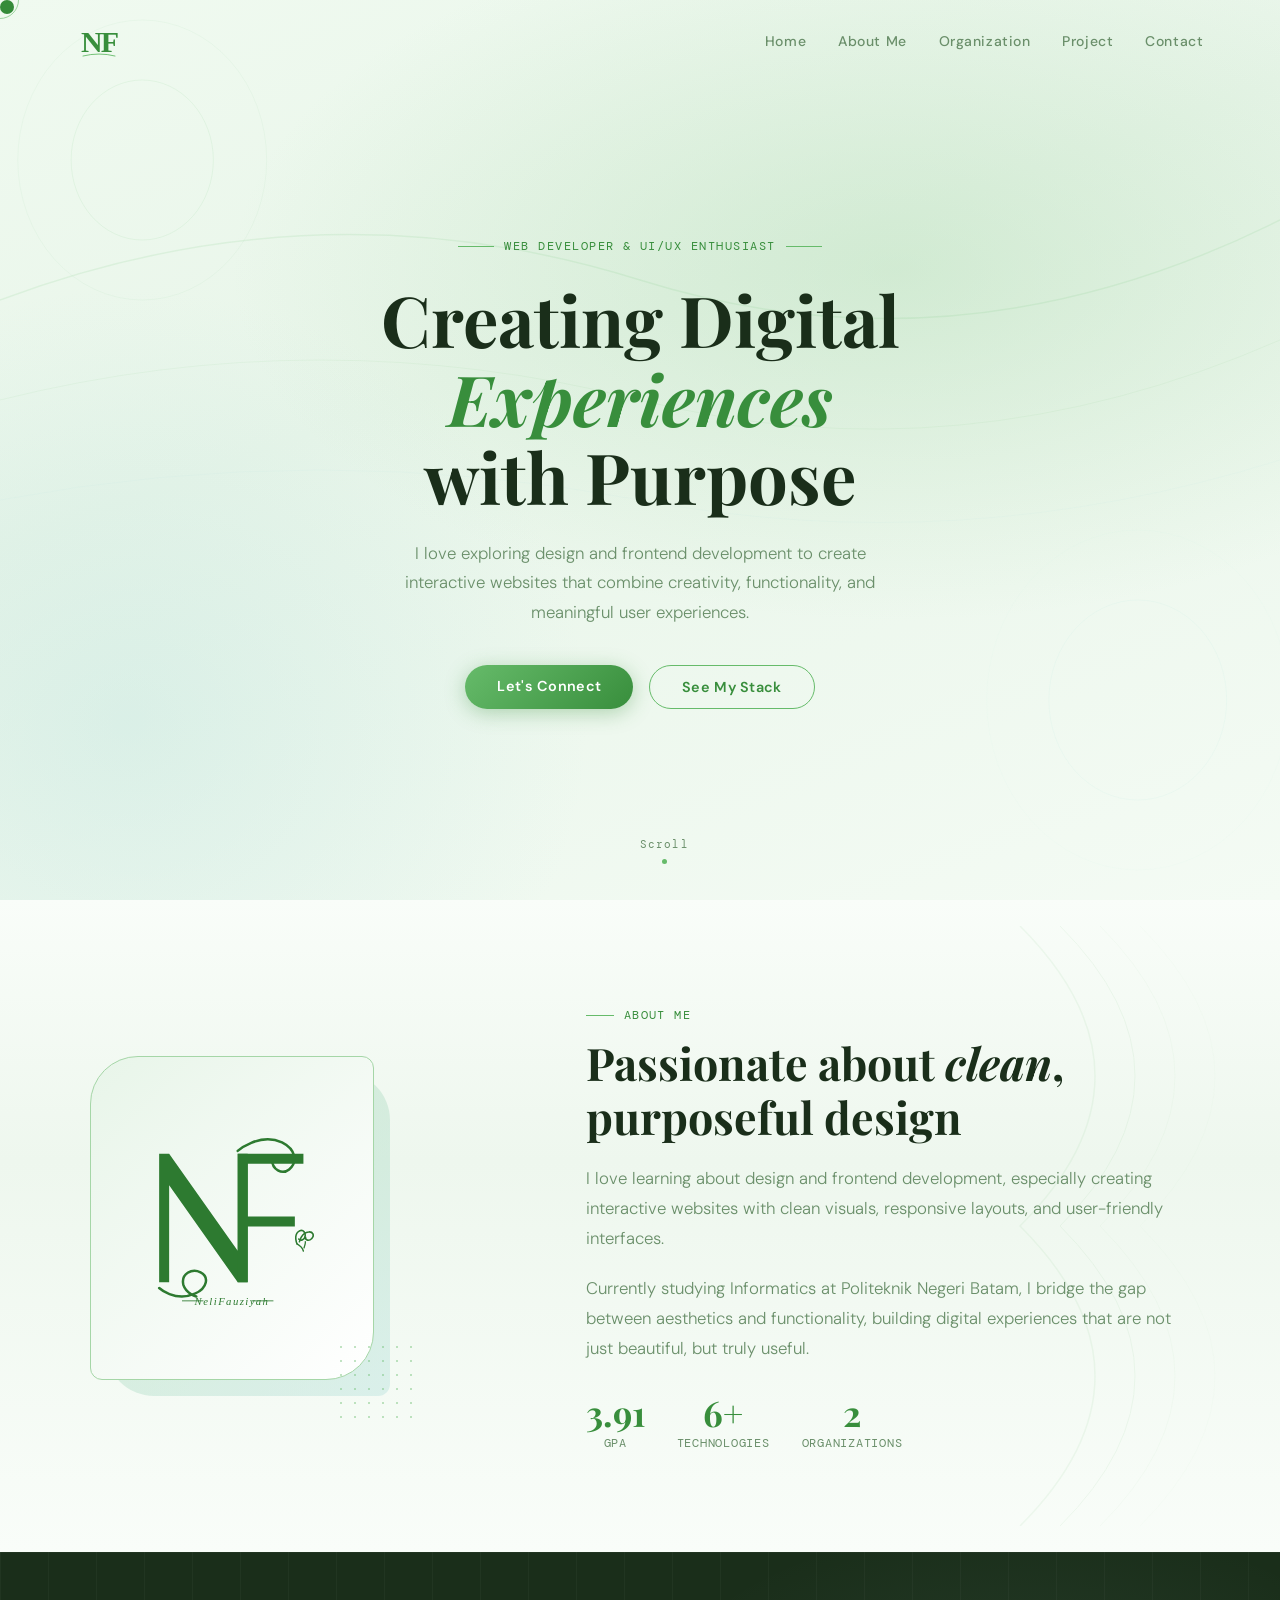
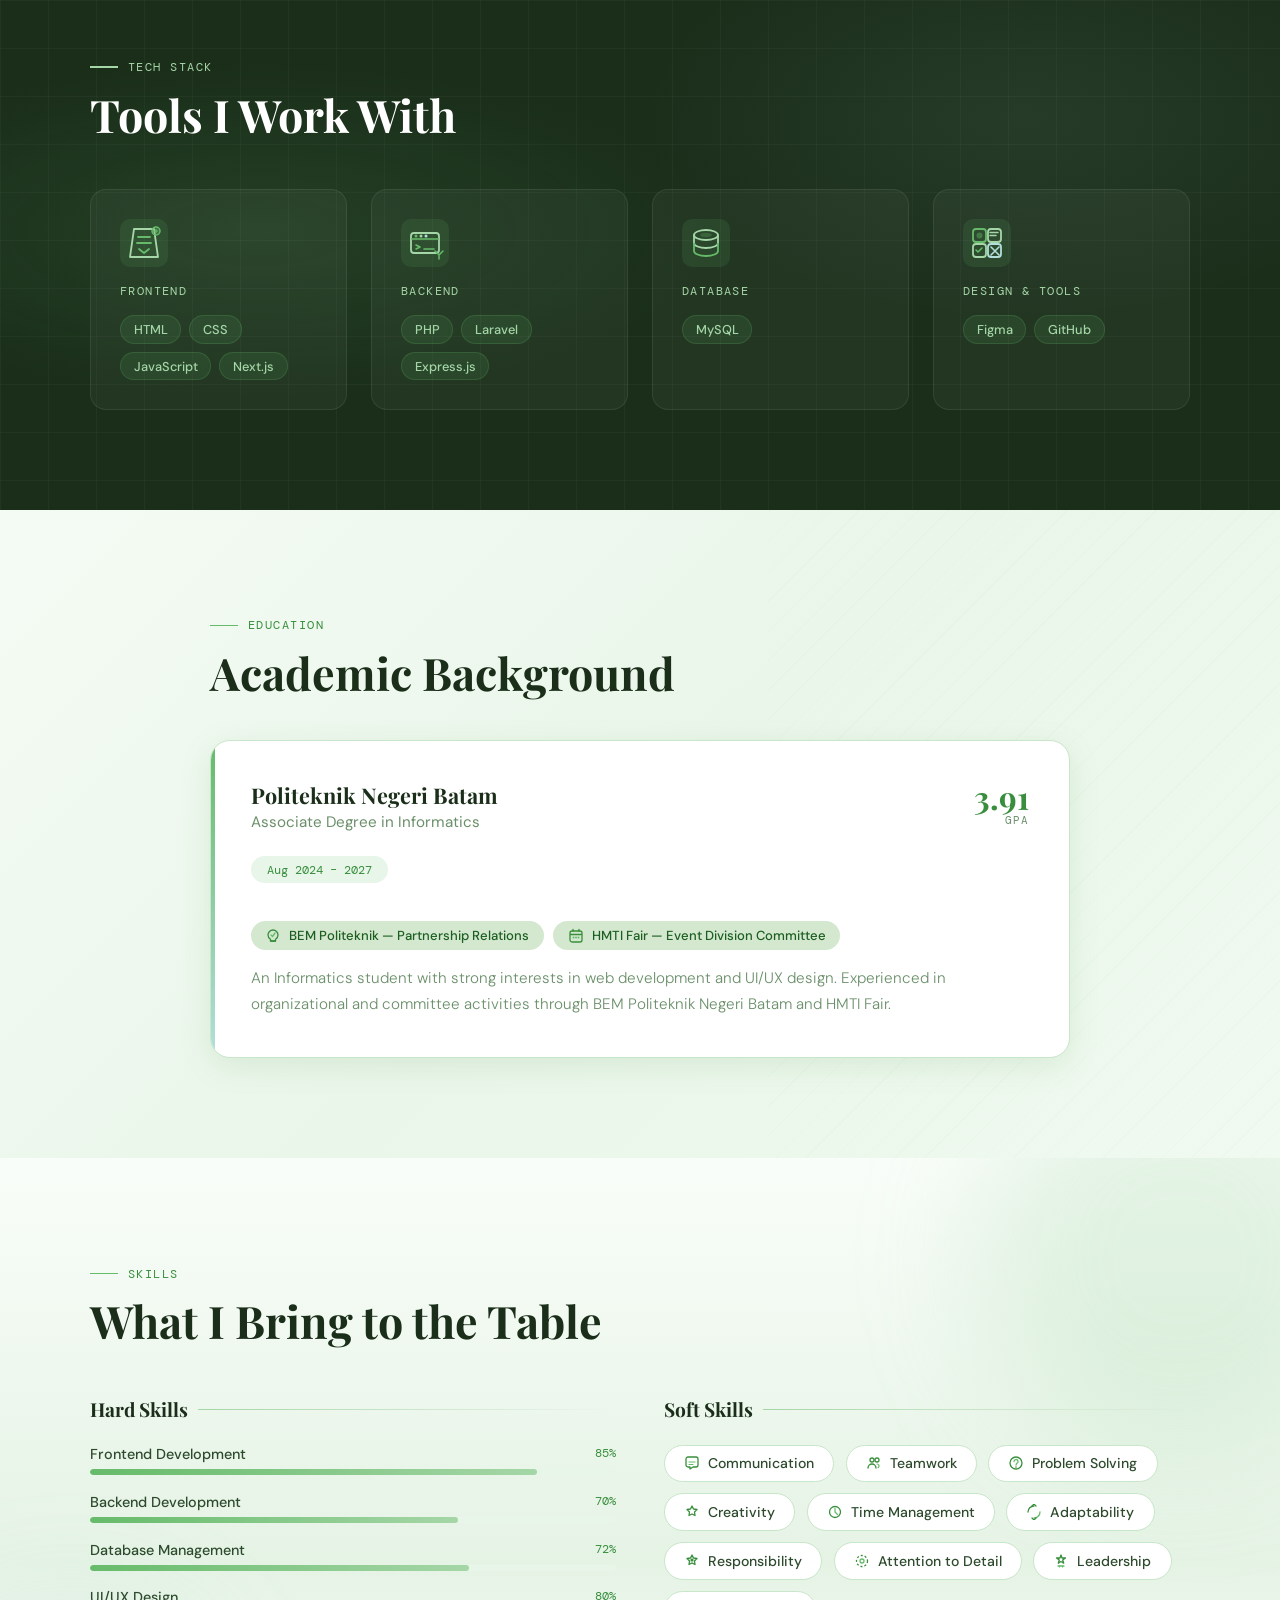
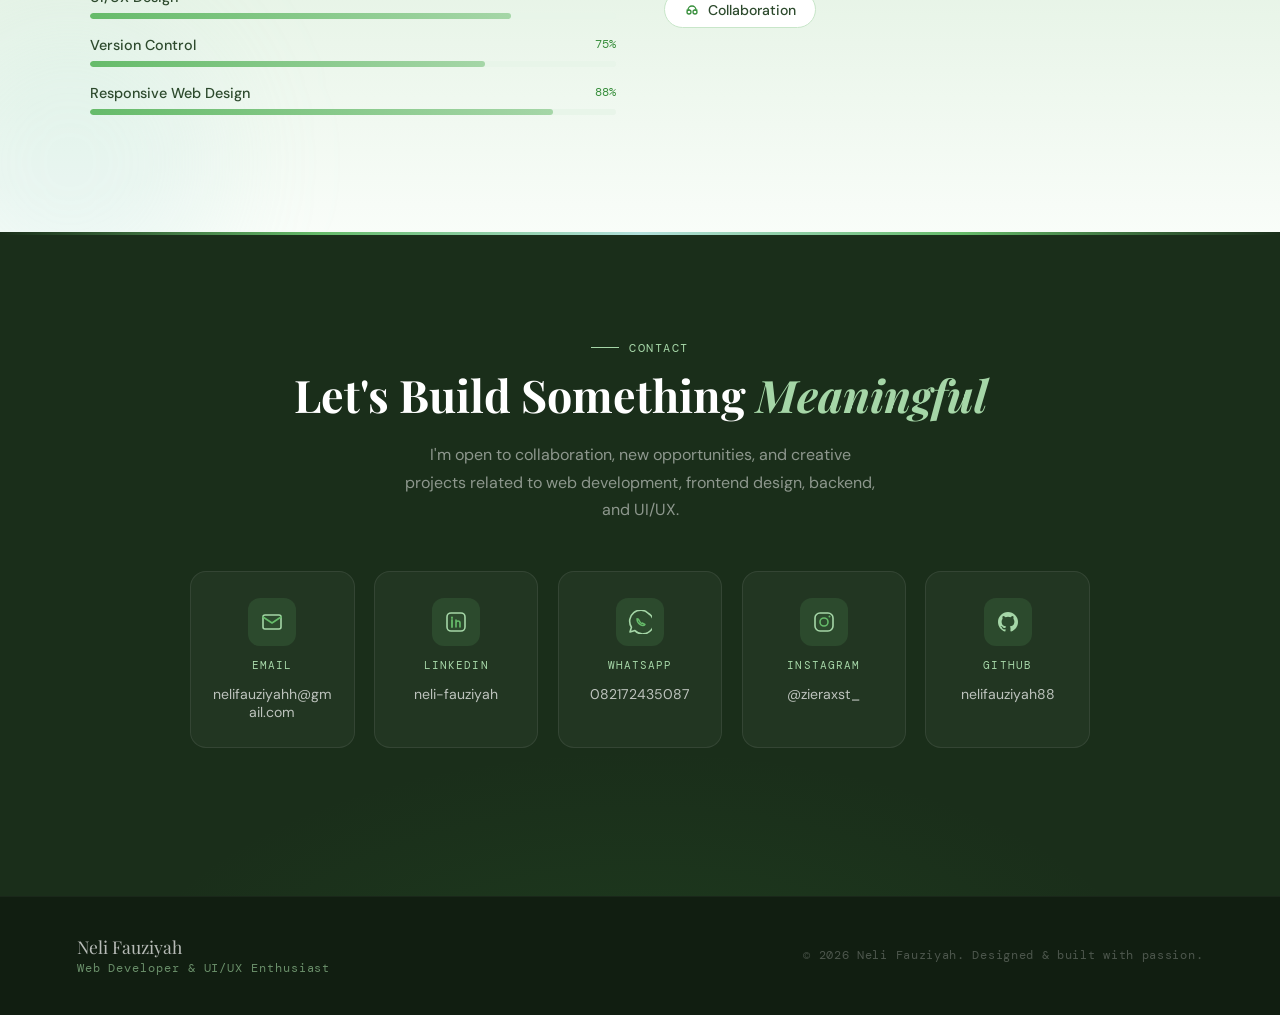
==== commit fc5f174b: "Refactor project titles for consistency and add GitHub contact link" ====
--- a/index.html
+++ b/index.html
@@ -533,6 +533,17 @@
                     <div class="contact-card-label">Instagram</div>
                     <div class="contact-card-value">@zieraxst_</div>
                 </a>
+                <a class="contact-card" href="https://github.com/nelifauziyah88" target="_blank">
+                    <div class="contact-card-icon">
+                        <svg viewBox="0 0 24 24" fill="none" xmlns="http://www.w3.org/2000/svg">
+                            <path
+                                d="M12 2C6.477 2 2 6.477 2 12c0 4.418 2.865 8.166 6.839 9.489.5.092.682-.217.682-.482 0-.237-.009-.868-.013-1.703-2.782.604-3.369-1.34-3.369-1.34-.454-1.156-1.11-1.463-1.11-1.463-.908-.62.069-.608.069-.608 1.003.07 1.531 1.03 1.531 1.03.892 1.529 2.341 1.087 2.91.831.092-.646.35-1.086.636-1.336-2.22-.253-4.555-1.11-4.555-4.943 0-1.091.39-1.984 1.029-2.683-.103-.253-.446-1.27.098-2.647 0 0 .84-.269 2.75 1.025A9.578 9.578 0 0 1 12 6.836a9.59 9.59 0 0 1 2.504.337c1.909-1.294 2.747-1.025 2.747-1.025.546 1.377.202 2.394.1 2.647.64.699 1.028 1.592 1.028 2.683 0 3.842-2.339 4.687-4.566 4.935.359.309.678.919.678 1.852 0 1.336-.012 2.415-.012 2.743 0 .267.18.579.688.481C19.138 20.163 22 16.418 22 12c0-5.523-4.477-10-10-10z"
+                                fill="#a5d6a7" />
+                        </svg>
+                    </div>
+                    <div class="contact-card-label">GitHub</div>
+                    <div class="contact-card-value">nelifauziyah88</div>
+                </a>
             </div>
         </div>
     </section>
--- a/css/style.css
+++ b/css/style.css
@@ -1052,7 +1052,7 @@
 
 .contact-cards {
   display: grid;
-  grid-template-columns: repeat(auto-fit, minmax(180px, 1fr));
+  grid-template-columns: repeat(5, 1fr);
   gap: 1.2rem;
   margin-bottom: 3rem;
 }
@@ -1276,7 +1276,7 @@
   }
 
   .contact-cards {
-    grid-template-columns: 1fr 1fr;
+    grid-template-columns: repeat(3, 1fr);
   }
 
   footer {
